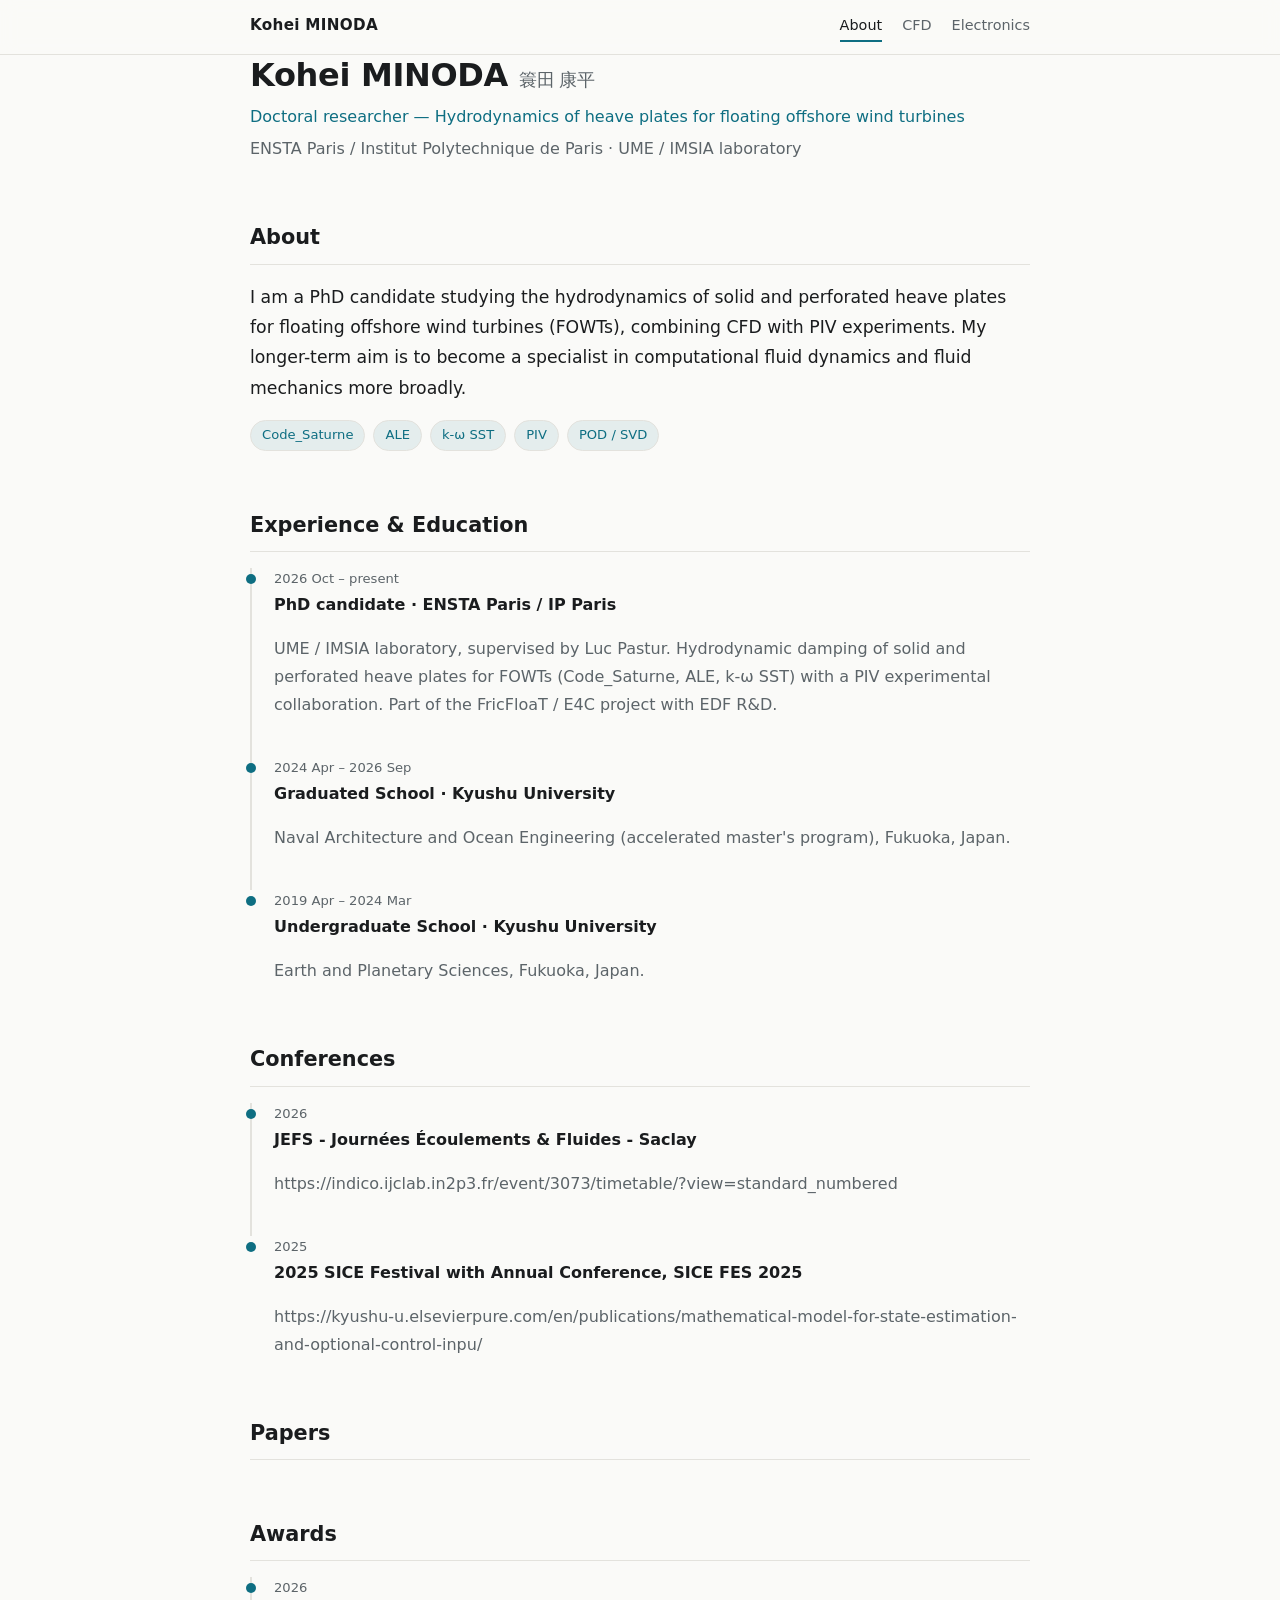
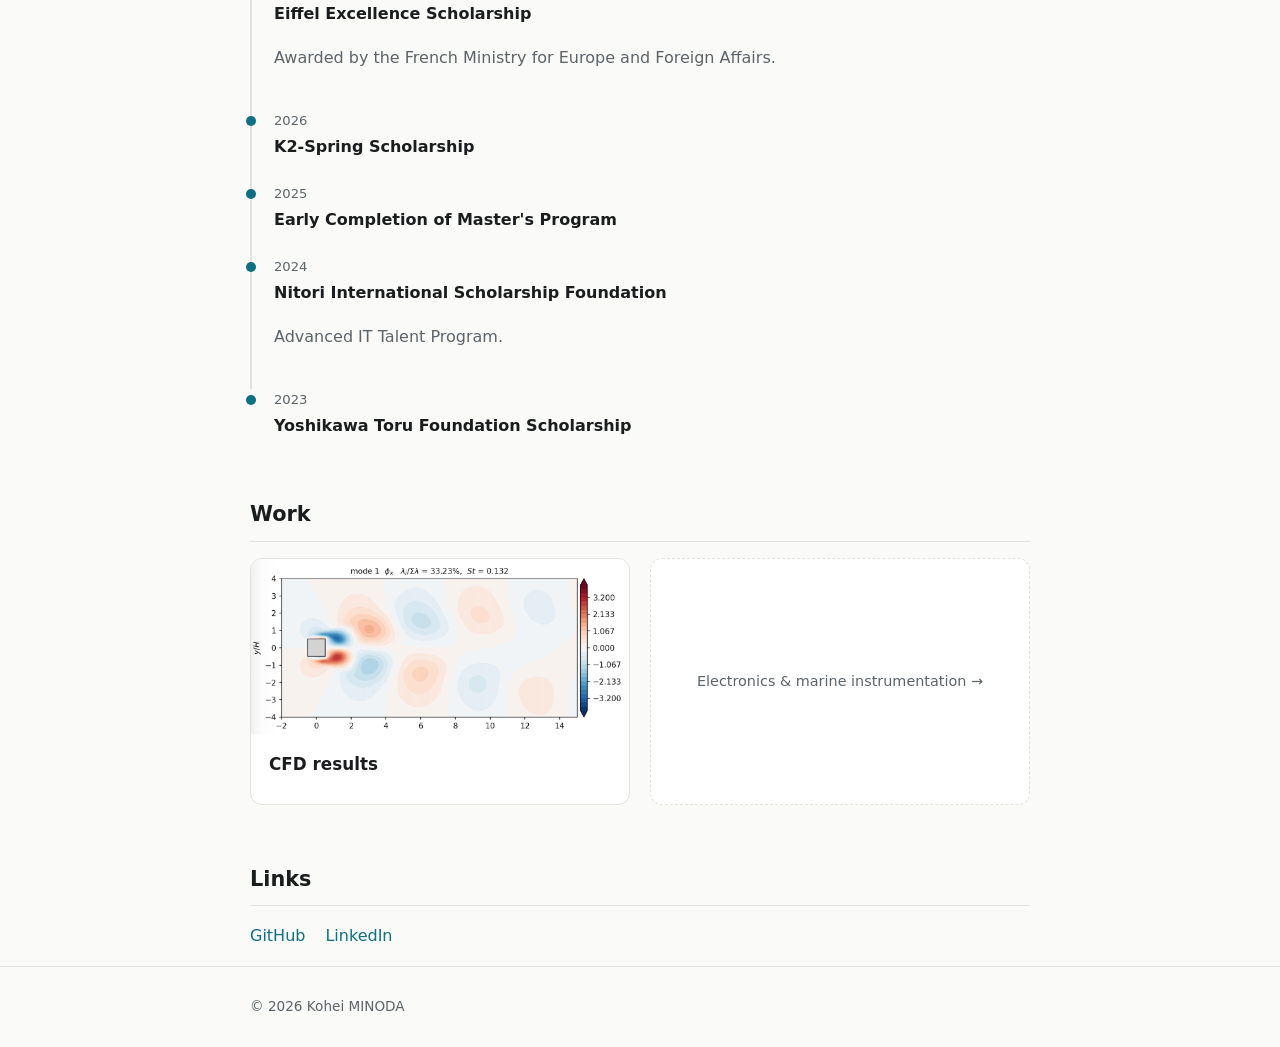
==== index.html @ 1c3c4e75 "CFD01" ====
<!DOCTYPE html>
<html lang="en">
<head>
  <meta charset="UTF-8">
  <meta name="viewport" content="width=device-width, initial-scale=1.0">
  <title>Kohei Minoda (簑田康平) — Doctoral Researcher in Hydrodynamics</title>
  <meta name="description" content="Kohei Minoda (簑田康平, Minoda Kohei) is a doctoral researcher in hydrodynamics for floating offshore wind turbines (FOWTs) at ENSTA Paris / Institut Polytechnique de Paris.">
  <meta name="keywords" content="Kohei Minoda, Minoda Kohei, 簑田康平, 簑田 康平, みのだ, みのだこうへい, ENSTA Paris, Institut Polytechnique de Paris, hydrodynamics, floating offshore wind turbine, FOWT, CFD, Code_Saturne">
  <meta name="author" content="Kohei Minoda">
  <link rel="canonical" href="https://koheiminoda.github.io/KoheiMINDOA-portfolio/index.html">

  <meta property="og:type" content="profile">
  <meta property="og:title" content="Kohei Minoda (簑田康平) — Doctoral Researcher in Hydrodynamics">
  <meta property="og:description" content="Doctoral researcher in hydrodynamics for floating offshore wind turbines (FOWTs) at ENSTA Paris / Institut Polytechnique de Paris.">
  <meta property="og:url" content="https://koheiminoda.github.io/KoheiMINDOA-portfolio/index.html">
  <meta property="og:image" content="https://koheiminoda.github.io/KoheiMINDOA-portfolio/results/vortex.gif">
  <meta name="twitter:card" content="summary">
  <meta name="twitter:title" content="Kohei Minoda (簑田康平)">
  <meta name="twitter:description" content="Doctoral researcher in hydrodynamics for floating offshore wind turbines (FOWTs) at ENSTA Paris / IP Paris.">

  <link rel="stylesheet" href="style.css">
  <script type="application/ld+json">
  {
    "@context": "https://schema.org",
    "@type": "Person",
    "name": "Kohei Minoda",
    "alternateName": ["簑田康平", "簑田 康平", "Minoda Kohei"],
    "url": "https://koheiminoda.github.io/KoheiMINDOA-portfolio/index.html",
    "jobTitle": "Doctoral Researcher",
    "affiliation": {
      "@type": "CollegeOrUniversity",
      "name": "ENSTA Paris / Institut Polytechnique de Paris"
    },
    "alumniOf": {
      "@type": "CollegeOrUniversity",
      "name": "Kyushu University"
    },
    "sameAs": [
      "https://github.com/KoheiMinoda",
      "https://www.linkedin.com/in/kohei-minoda-b43a252b5/"
    ]
  }
  </script>
</head>
<body>
  <nav class="nav">
    <div class="nav-inner">
      <a class="nav-name" href="index.html">Kohei MINODA</a>
      <div class="nav-links">
        <a href="index.html" aria-current="page">About</a>
        <a href="cfd.html">CFD</a>
        <a href="electronics.html">Electronics</a>
      </div>
    </div>
  </nav>

  <main class="container">

    <!-- ===================== HERO ===================== -->
    <header class="hero">
      <h1>Kohei MINODA <span class="sub" lang="ja">簑田 康平</span></h1>
      <p class="role">Doctoral researcher — Hydrodynamics of heave plates for floating offshore wind turbines</p>
      <p class="tagline">ENSTA Paris / Institut Polytechnique de Paris · UME&nbsp;/&nbsp;IMSIA laboratory</p>
    </header>

    <!-- ===================== ABOUT ===================== -->
    <h2>About</h2>
    <p class="lead">
      I am a PhD candidate studying the hydrodynamics of solid and perforated
      heave plates for floating offshore wind turbines (FOWTs), combining CFD
      with PIV experiments. My longer-term aim is to become a specialist in
      computational fluid dynamics and fluid mechanics more broadly.
    </p>

    <ul class="tags">
      <li>Code_Saturne</li>
      <li>ALE</li>
      <li>k-ω SST</li>
      <li>PIV</li>
      <li>POD / SVD</li>
    </ul>

    <!-- ===================== EXPERIENCE ===================== -->
    <h2>Experience &amp; Education</h2>
    <ul class="timeline">
      <li>
        <div class="year">2026 Oct – present</div>
        <div class="place">PhD candidate · ENSTA Paris / IP Paris</div>
        <p class="muted">
          UME / IMSIA laboratory, supervised by Luc Pastur.
          Hydrodynamic damping of solid and perforated heave plates for FOWTs
          (Code_Saturne, ALE, k-ω SST) with a PIV experimental collaboration.
          Part of the FricFloaT / E4C project with EDF R&amp;D.
        </p>
      </li>
      <li>
        <div class="year">2024 Apr – 2026 Sep</div>
        <div class="place">Graduated School · Kyushu University</div>
        <p class="muted">
          Naval Architecture and Ocean Engineering (accelerated master's program), Fukuoka, Japan.
        </p>
      </li>
      <li>
        <div class="year">2019 Apr – 2024 Mar</div>
        <div class="place">Undergraduate School · Kyushu University</div>
        <p class="muted">
          Earth and Planetary Sciences, Fukuoka, Japan.
        </p>
      </li>
    </ul>

    <!-- ===================== CONFERENCES ===================== -->
    <h2>Conferences</h2>
    <ul class="timeline">
      <li>
        <div class="year">2026</div>
        <div class="place">JEFS - Journées Écoulements & Fluides - Saclay</div>
        <p class="muted">
          https://indico.ijclab.in2p3.fr/event/3073/timetable/?view=standard_numbered
        </p>
      </li>
      <li>
        <div class="year">2025</div>
        <div class="place">2025 SICE Festival with Annual Conference, SICE FES 2025</div>
        <p class="muted">
          https://kyushu-u.elsevierpure.com/en/publications/mathematical-model-for-state-estimation-and-optional-control-inpu/
        </p>
      </li>
    </ul>

    <!-- ===================== PAPERS ===================== -->
    <h2>Papers</h2>
    <ul class="timeline">
    </ul>

    <!-- ===================== AWARDS ===================== -->
    <h2>Awards</h2>
    <ul class="timeline">
      <li>
        <div class="year">2026</div>
        <div class="place">Eiffel Excellence Scholarship</div>
        <p class="muted">
          Awarded by the French Ministry for Europe and Foreign Affairs.
        </p>
      </li>
      <li>
        <div class="year">2026</div>
        <div class="place">K2-Spring Scholarship</div>
      </li>
      <li>
        <div class="year">2025</div>
        <div class="place">Early Completion of Master's Program</div>
      </li>
      <li>
        <div class="year">2024</div>
        <div class="place">Nitori International Scholarship Foundation</div>
        <p class="muted">
          Advanced IT Talent Program.
        </p>
      </li>
      <li>
        <div class="year">2023</div>
        <div class="place">Yoshikawa Toru Foundation Scholarship</div>
      </li>
    </ul>

    <!-- ===================== FEATURED ===================== -->
    <h2>Work</h2>
    <div class="cards">
      <a class="card" href="cfd.html" style="text-decoration:none; color:inherit;">
        <div class="media">
          <img src="results/CFD/01/mode_1.png" alt="">
        </div>
        <div class="body">
          <h3>CFD results</h3>
        </div>
      </a>
      <a class="card placeholder" href="electronics.html" style="text-decoration:none;">
        Electronics &amp; marine instrumentation →
      </a>
    </div>

    <!-- ===================== LINKS ===================== -->
    <h2>Links</h2>
    <ul class="links">
      <li><a href="https://github.com/KoheiMinoda">GitHub</a></li>
      <li><a href="https://www.linkedin.com/in/kohei-minoda-b43a252b5/">LinkedIn</a></li>
      <!-- <li><a href="mailto:you@example.com">Email</a></li> -->
    </ul>

  </main>

  <footer>
    <div class="container">© <span id="y"></span> Kohei MINODA</div>
  </footer>
  <script>document.getElementById('y').textContent = new Date().getFullYear();</script>
</body>
</html>
---- style.css ----
/* ===========================================================
   Kohei MINODA — portfolio shared stylesheet
   3ページ（index / cfd / electronics）で共通利用
   =========================================================== */

:root {
  --bg:        #fafaf8;
  --surface:   #ffffff;
  --text:      #1a1c1e;
  --muted:     #5c6469;
  --border:    #e3e2dd;
  --accent:    #0e6e82;   /* ocean teal — 研究テーマに合わせた差し色 */
  --accent-dim:#0e6e8218;
  --maxw:      820px;
}

@media (prefers-color-scheme: dark) {
  :root:not([data-theme="light"]) {
    --bg:      #14171a;
    --surface: #1c2024;
    --text:    #e7e9ea;
    --muted:   #9aa2a8;
    --border:  #2c3237;
    --accent:  #4fb8cf;
    --accent-dim:#4fb8cf22;
  }
}
:root[data-theme="dark"] {
  --bg:      #14171a;
  --surface: #1c2024;
  --text:    #e7e9ea;
  --muted:   #9aa2a8;
  --border:  #2c3237;
  --accent:  #4fb8cf;
  --accent-dim:#4fb8cf22;
}

* { box-sizing: border-box; }

html { scroll-behavior: smooth; }

body {
  font-family: system-ui, -apple-system, "Segoe UI", "Hiragino Kaku Gothic ProN",
               "Noto Sans JP", sans-serif;
  background: var(--bg);
  color: var(--text);
  line-height: 1.75;
  margin: 0;
  -webkit-font-smoothing: antialiased;
}

.container {
  max-width: var(--maxw);
  margin: 0 auto;
  padding: 0 20px;
}

/* ---------- ナビゲーション ---------- */
.nav {
  position: sticky;
  top: 0;
  z-index: 10;
  background: color-mix(in srgb, var(--bg) 88%, transparent);
  backdrop-filter: saturate(180%) blur(8px);
  border-bottom: 1px solid var(--border);
}
.nav-inner {
  max-width: var(--maxw);
  margin: 0 auto;
  padding: 12px 20px;
  display: flex;
  align-items: baseline;
  justify-content: space-between;
  gap: 16px;
  flex-wrap: wrap;
}
.nav-name {
  font-weight: 600;
  letter-spacing: 0.02em;
  color: var(--text);
  text-decoration: none;
  font-size: 0.95rem;
}
.nav-links { display: flex; gap: 20px; flex-wrap: wrap; }
.nav-links a {
  color: var(--muted);
  text-decoration: none;
  font-size: 0.9rem;
  padding-bottom: 2px;
  border-bottom: 2px solid transparent;
  transition: color 0.15s;
}
.nav-links a:hover { color: var(--text); }
.nav-links a[aria-current="page"] {
  color: var(--text);
  border-bottom-color: var(--accent);
}

/* ---------- 見出し・本文 ---------- */
main { padding: 128px 0 110px; }

h1 {
  font-size: 2rem;
  line-height: 1.25;
  margin: 0 0 4px;
  letter-spacing: -0.01em;
}
h1 .sub { color: var(--muted); font-weight: 400; font-size: 1.1rem; }

h2 {
  font-size: 1.3rem;
  margin: 56px 0 16px;
  padding-bottom: 8px;
  border-bottom: 1px solid var(--border);
}
h3 { font-size: 1.05rem; margin: 0 0 6px; }

.lead { font-size: 1.08rem; color: var(--text); }
.muted { color: var(--muted); }
a { color: var(--accent); }

/* ---------- ヒーロー（トップ） ---------- */
.hero { margin-bottom: 8px; }
.hero .role { color: var(--accent); font-weight: 500; margin: 8px 0 0; }
.tagline { color: var(--muted); margin-top: 4px; }

/* ---------- タグ（スキル等） ---------- */
.tags { list-style: none; padding: 0; margin: 14px 0 0; display: flex; flex-wrap: wrap; gap: 8px; }
.tags li {
  font-size: 0.82rem;
  color: var(--accent);
  background: var(--accent-dim);
  border: 1px solid var(--border);
  border-radius: 999px;
  padding: 3px 11px;
}

/* ---------- 経歴タイムライン ---------- */
.timeline { list-style: none; margin: 0; padding: 0; }
.timeline li {
  position: relative;
  padding: 0 0 22px 22px;
  border-left: 2px solid var(--border);
}
.timeline li:last-child { border-left-color: transparent; padding-bottom: 0; }
.timeline li::before {
  content: "";
  position: absolute;
  left: -6px; top: 6px;
  width: 10px; height: 10px;
  border-radius: 50%;
  background: var(--accent);
}
.timeline .year { font-size: 0.82rem; color: var(--muted); font-variant-numeric: tabular-nums; }
.timeline .place { font-weight: 600; }

/* ---------- プロジェクトカード ---------- */
.cards { display: grid; gap: 20px; grid-template-columns: 1fr; }
@media (min-width: 640px) { .cards { grid-template-columns: 1fr 1fr; } }

.card {
  background: var(--surface);
  border: 1px solid var(--border);
  border-radius: 12px;
  overflow: hidden;
  transition: transform 0.15s ease, box-shadow 0.15s ease;
}
.card:hover { transform: translateY(-2px); box-shadow: 0 6px 24px rgba(0,0,0,0.07); }
.card .media { background: #000; line-height: 0; }
.card .media img, .card .media video { width: 100%; height: auto; display: block; }
.card .body { padding: 16px 18px 18px; }
.card .body p { margin: 6px 0 0; color: var(--muted); font-size: 0.92rem; }
.card .method {
  margin-top: 12px;
  font-size: 0.8rem;
  color: var(--muted);
  font-family: ui-monospace, "SFMono-Regular", Menlo, monospace;
}

/* 中身がまだ無い枠（プレースホルダ） */
.card.placeholder {
  border-style: dashed;
  display: flex;
  align-items: center;
  justify-content: center;
  min-height: 180px;
  color: var(--muted);
  font-size: 0.9rem;
  text-align: center;
  padding: 24px;
}

/* ---------- 図表 ---------- */
figure { margin: 24px 0; }
figure img, figure video { width: 100%; height: auto; border-radius: 8px; border: 1px solid var(--border); }
figcaption { font-size: 0.85rem; color: var(--muted); margin-top: 8px; }

/* ---------- リンク集・フッター ---------- */
.links { list-style: none; padding: 0; display: flex; gap: 20px; flex-wrap: wrap; }
.links a { text-decoration: none; }
.links a:hover { text-decoration: underline; }

footer {
  border-top: 1px solid var(--border);
  padding: 28px 0;
  color: var(--muted);
  font-size: 0.85rem;
}

/* ===========================================================
   ブログ一覧グリッド（cfd.html / electronics.html）
   =========================================================== */
.page-intro { color: var(--muted); margin: 0 0 28px; }

.post-grid {
  display: grid;
  grid-template-columns: 1fr;
  gap: 22px;
  margin-top: 8px;
}
@media (min-width: 640px) { .post-grid { grid-template-columns: 1fr 1fr; } }
@media (min-width: 820px) { .post-grid { grid-template-columns: 1fr 1fr 1fr; } }

.post-card {
  display: flex;
  flex-direction: column;
  background: var(--surface);
  border: 1px solid var(--border);
  border-radius: 12px;
  overflow: hidden;
  text-decoration: none;
  color: inherit;
  transition: transform .15s ease, box-shadow .15s ease;
}
.post-card:hover { transform: translateY(-3px); box-shadow: 0 8px 26px rgba(0,0,0,.08); }

.post-thumb { aspect-ratio: 16 / 10; background: #000; overflow: hidden; }
.post-thumb img { width: 100%; height: 100%; object-fit: cover; display: block; }
.post-thumb.thumb-empty {
  display: flex; align-items: center; justify-content: center;
  background: var(--accent-dim);
}
.post-thumb.thumb-empty span { color: var(--accent); font-size: .8rem; letter-spacing: .05em; }

.post-card .info { padding: 13px 15px 16px; display: flex; flex-direction: column; gap: 6px; }
.post-card h3 { font-size: 1rem; line-height: 1.4; margin: 0; }
.post-date { font-size: .78rem; color: var(--muted); font-variant-numeric: tabular-nums; }

.grid-status { color: var(--muted); padding: 40px 0; text-align: center; }
.grid-status code {
  font-family: ui-monospace, Menlo, monospace;
  background: var(--accent-dim); padding: 1px 6px; border-radius: 5px;
}

/* ===========================================================
   ブログ詳細（post.html）
   =========================================================== */
.back-link { display: inline-block; margin-bottom: 20px; color: var(--muted); text-decoration: none; font-size: .9rem; }
.back-link:hover { color: var(--text); }

.post-body { margin-top: 8px; }
.post-body p { margin: 16px 0; }
.post-body figure { margin: 22px 0; }
.post-body img { width: 100%; height: auto; border-radius: 8px; border: 1px solid var(--border); }
.post-body figcaption { font-size: .85rem; color: var(--muted); margin-top: 8px; }
.post-body pre {
  background: var(--surface);
  border: 1px solid var(--border);
  border-radius: 8px;
  padding: 14px 16px;
  overflow-x: auto;
  font-size: .85rem;
  line-height: 1.6;
}
.post-body code { font-family: ui-monospace, "SFMono-Regular", Menlo, monospace; }
.link-card {
  display: flex;
  flex-direction: column;
  gap: 4px;
  margin: 18px 0;
  padding: 14px 16px;
  background: var(--surface);
  border: 1px solid var(--border);
  border-left: 3px solid var(--accent);
  border-radius: 8px;
  text-decoration: none;
  color: inherit;
  transition: background .15s ease;
}
.link-card:hover { background: var(--accent-dim); }
.link-title { font-weight: 600; color: var(--accent); overflow-wrap: anywhere; }
.link-desc  { font-size: .9rem; color: var(--text); }
.link-host  { font-size: .8rem; color: var(--muted); }
/* ===========================================================
   スマホ対応（640px 未満）
   カードは 1 列、余白・文字サイズを縮小
   =========================================================== */
p, li, .place { overflow-wrap: anywhere; }

@media (max-width: 639px) {
  .container { padding: 0 16px; }
  .nav-inner { padding: 10px 16px; gap: 8px 16px; }
  .nav-links { gap: 16px; }

  main { padding: 56px 0 72px; }
  h1 { font-size: 1.6rem; }
  h1 .sub { display: block; font-size: 1rem; margin-top: 2px; }
  h2 { font-size: 1.15rem; margin: 40px 0 14px; }
  .lead { font-size: 1rem; }

  .cards, .post-grid { grid-template-columns: 1fr; gap: 16px; }
  .card.placeholder { min-height: 96px; }
  .links { gap: 14px; }
}
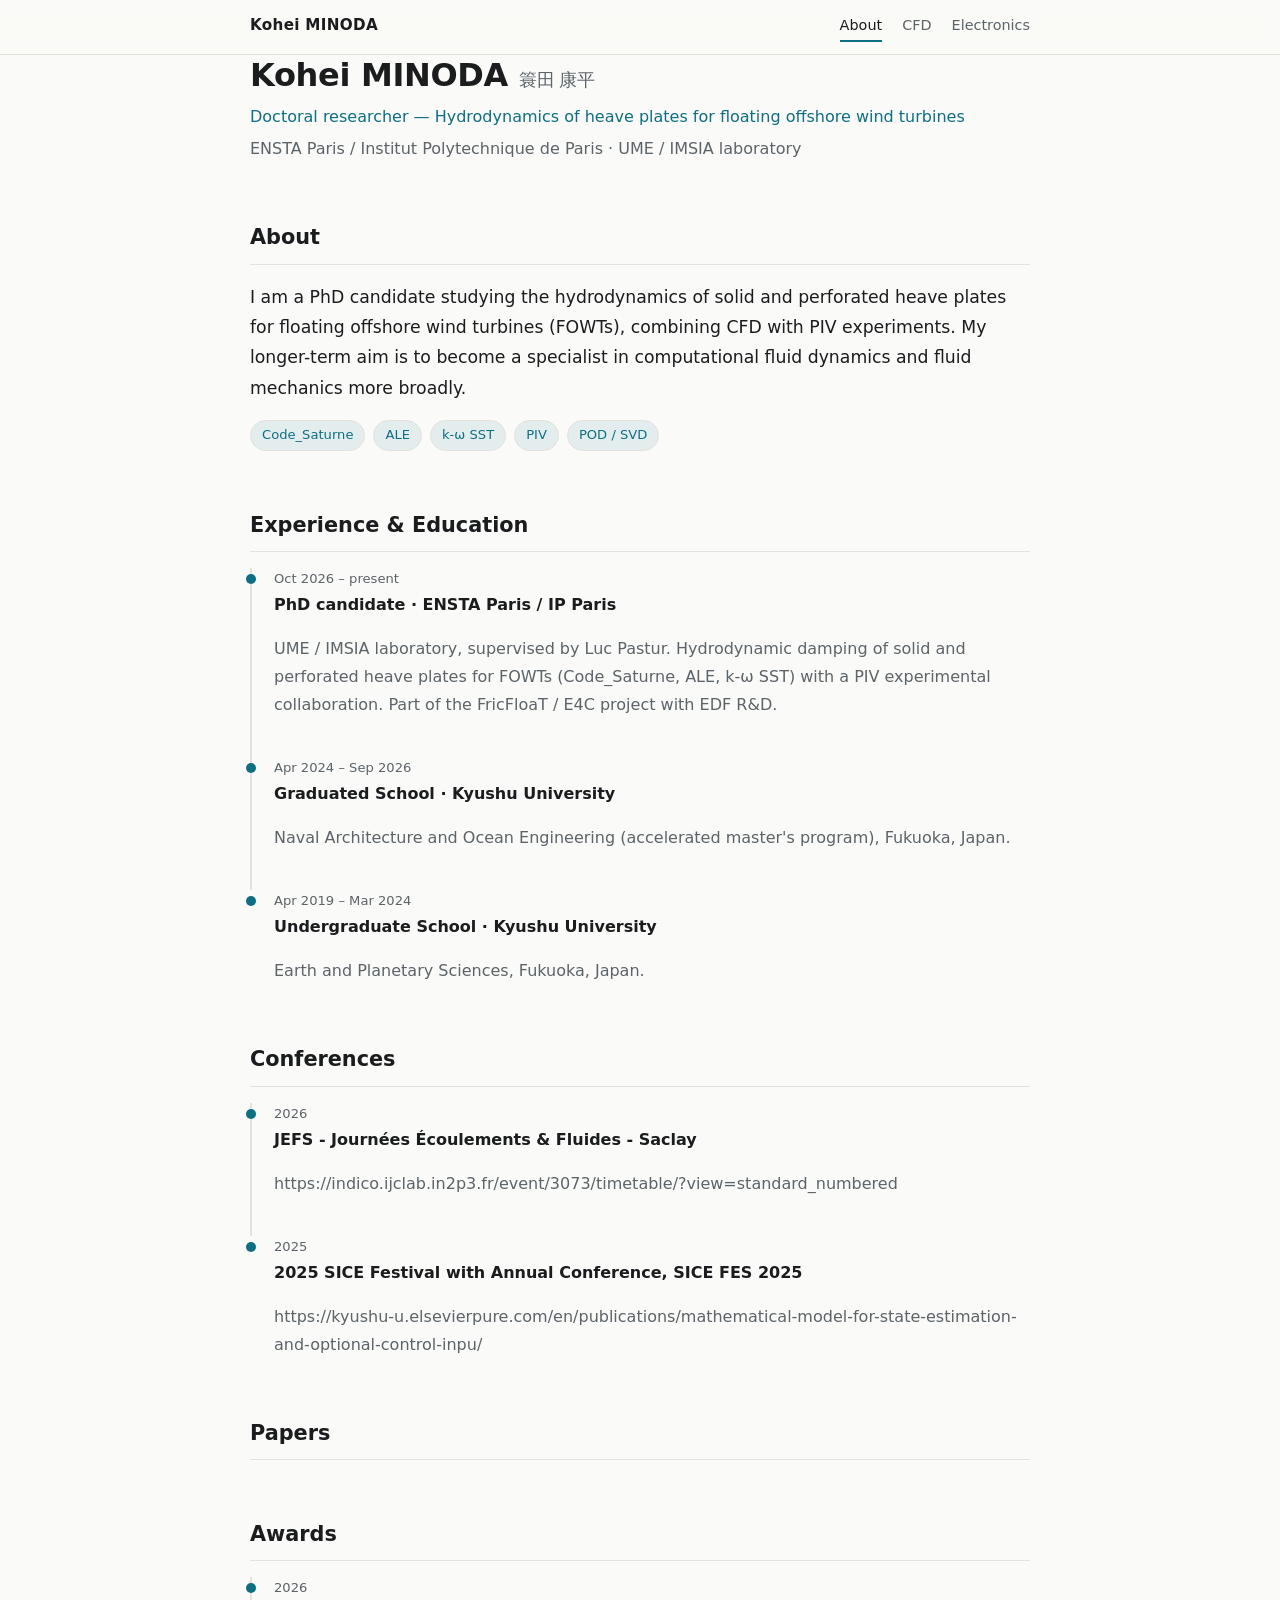
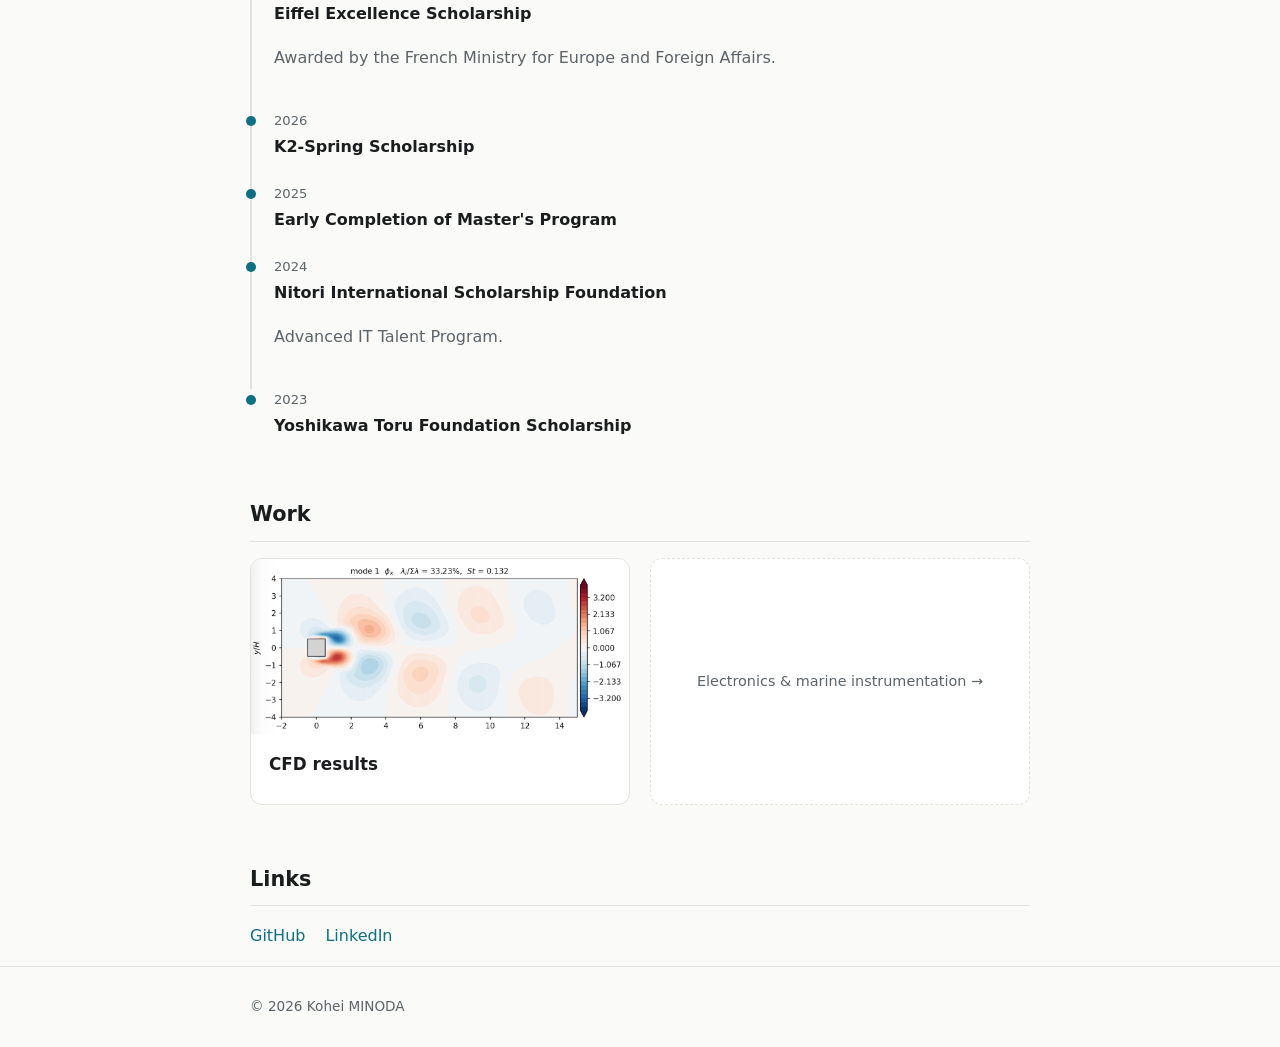
==== commit ce65017c: "date" ====
--- a/index.html
+++ b/index.html
@@ -84,7 +84,7 @@
     <h2>Experience &amp; Education</h2>
     <ul class="timeline">
       <li>
-        <div class="year">2026 Oct – present</div>
+        <div class="year">Oct 2026 – present</div>
         <div class="place">PhD candidate · ENSTA Paris / IP Paris</div>
         <p class="muted">
           UME / IMSIA laboratory, supervised by Luc Pastur.
@@ -94,14 +94,14 @@
         </p>
       </li>
       <li>
-        <div class="year">2024 Apr – 2026 Sep</div>
+        <div class="year">Apr 2024 – Sep 2026</div>
         <div class="place">Graduated School · Kyushu University</div>
         <p class="muted">
           Naval Architecture and Ocean Engineering (accelerated master's program), Fukuoka, Japan.
         </p>
       </li>
       <li>
-        <div class="year">2019 Apr – 2024 Mar</div>
+        <div class="year">Apr 2019 – Mar 2024</div>
         <div class="place">Undergraduate School · Kyushu University</div>
         <p class="muted">
           Earth and Planetary Sciences, Fukuoka, Japan.
--- a/style.css
+++ b/style.css
@@ -273,6 +273,13 @@
   line-height: 1.6;
 }
 .post-body code { font-family: ui-monospace, "SFMono-Regular", Menlo, monospace; }
+.post-body .tex { margin: 18px 0; overflow-x: auto; overflow-y: hidden; }
+.table-wrap { margin: 22px 0; overflow-x: auto; }
+.post-body table { width: 100%; border-collapse: collapse; font-size: .9rem; }
+.post-body caption { caption-side: top; text-align: left; font-size: .85rem; color: var(--muted); margin-bottom: 8px; }
+.post-body th, .post-body td { padding: 8px 12px; text-align: left; border-bottom: 1px solid var(--border); vertical-align: top; }
+.post-body thead th { border-bottom: 2px solid var(--text); font-weight: 600; }
+.post-body tbody tr:last-child td { border-bottom: 2px solid var(--text); }
 .link-card {
   display: flex;
   flex-direction: column;
